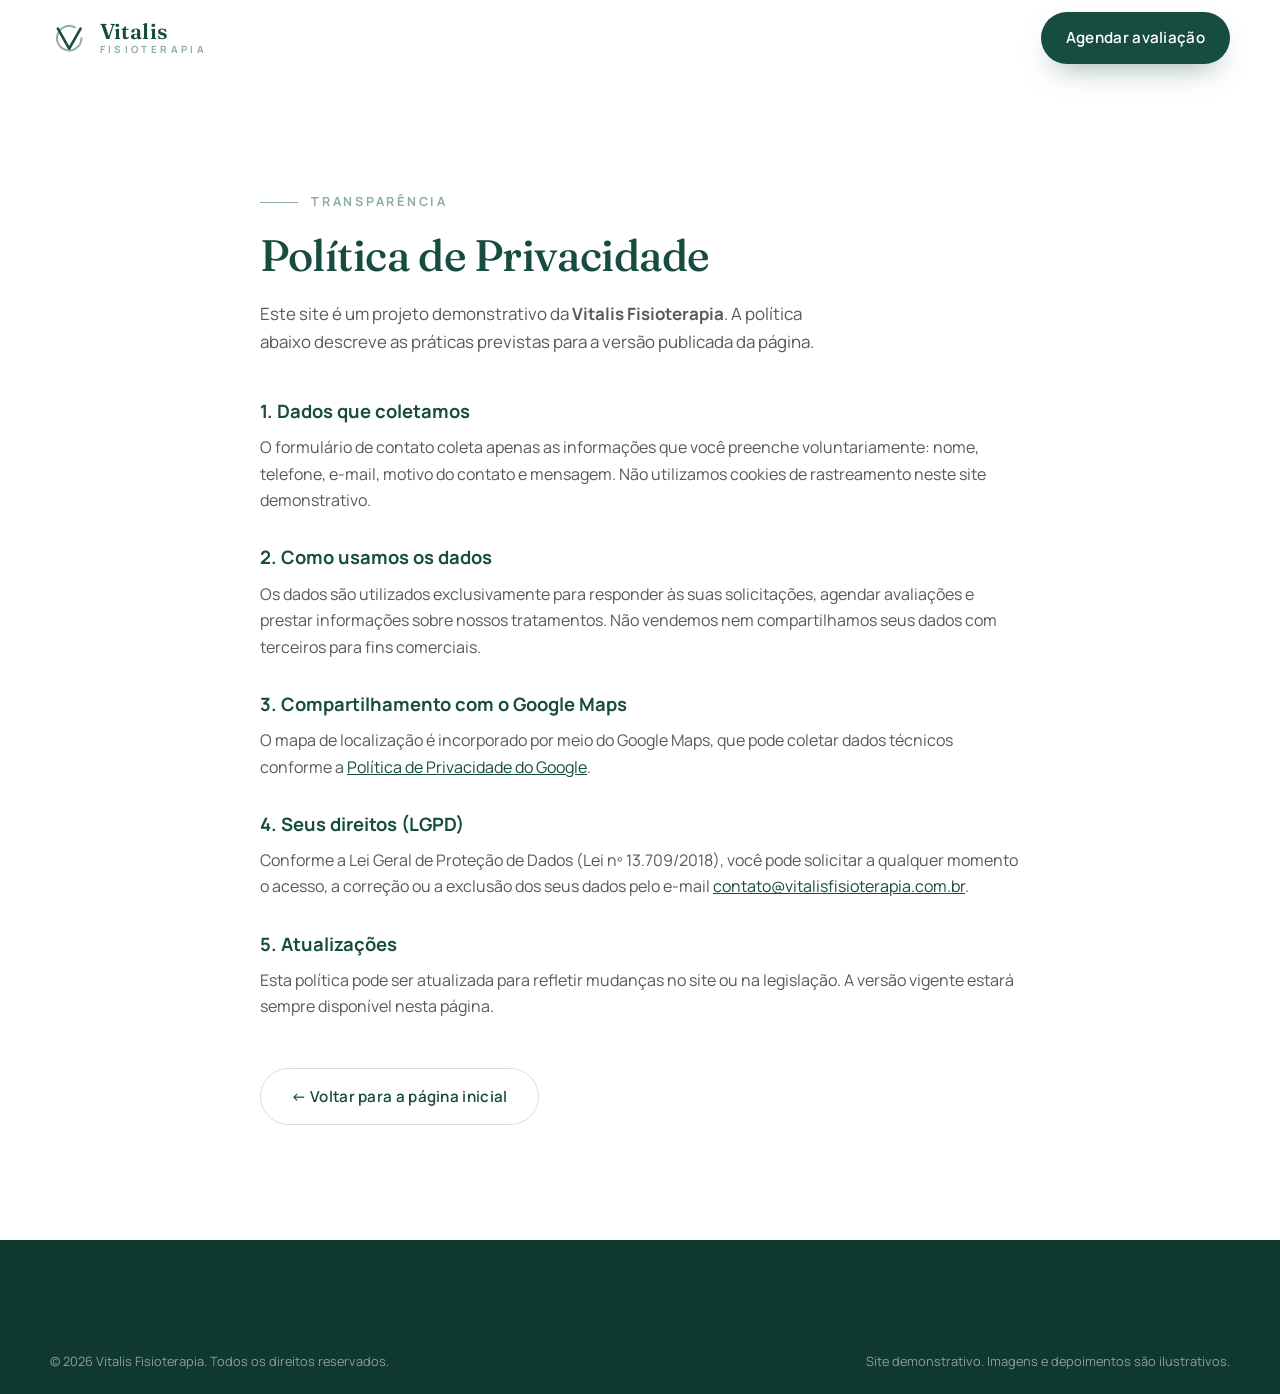
==== politica-privacidade.html @ 672c7b20 "Site institucional Vitalis Fisioterapia One-page completo: hero, sobre, 8 tratamentos, equipe, difer" ====
<!DOCTYPE html>
<html lang="pt-BR">
<head>
  <meta charset="UTF-8">
  <meta name="viewport" content="width=device-width, initial-scale=1.0">
  <title>Política de Privacidade | Vitalis Fisioterapia</title>
  <meta name="description" content="Política de privacidade da Vitalis Fisioterapia: como coletamos, usamos e protegemos os dados enviados pelos visitantes do site.">
  <meta name="robots" content="noindex, follow">
  <link rel="icon" type="image/svg+xml" href="assets/favicon.svg">
  <link rel="preconnect" href="https://fonts.googleapis.com">
  <link rel="preconnect" href="https://fonts.gstatic.com" crossorigin>
  <link href="https://fonts.googleapis.com/css2?family=Fraunces:ital,opsz,wght@0,9..144,400;0,9..144,500;0,9..144,600;1,9..144,400;1,9..144,500&family=Manrope:wght@400;500;600;700&display=swap" rel="stylesheet">
  <link rel="stylesheet" href="assets/css/styles.css">
</head>
<body>
  <a class="skip-link" href="#conteudo">Ir para o conteúdo principal</a>

  <header class="header">
    <div class="container header__inner">
      <a href="index.html" class="brand" aria-label="Vitalis Fisioterapia — página inicial">
        <svg class="brand__mark" viewBox="0 0 44 44" fill="none" aria-hidden="true">
          <path d="M36 22a14 14 0 1 1-7.6-12.5" stroke="currentColor" stroke-width="2.4" stroke-linecap="round" opacity=".45"/>
          <path d="M9 11l13 23L35 11" stroke="currentColor" stroke-width="3" stroke-linecap="round" stroke-linejoin="round"/>
        </svg>
        <span class="brand__text">
          <strong>Vitalis</strong>
          <small>Fisioterapia</small>
        </span>
      </a>
      <a class="btn btn--primary nav__cta" href="index.html#agendar">Agendar avaliação</a>
    </div>
  </header>

  <main id="conteudo" class="section">
    <div class="container" style="max-width: 760px;">
      <p class="overline">Transparência</p>
      <h1 class="section__title" style="max-width: none;">Política de Privacidade</h1>
      <p class="section__lead">Este site é um projeto demonstrativo da <strong>Vitalis Fisioterapia</strong>. A política abaixo descreve as práticas previstas para a versão publicada da página.</p>

      <div style="margin-top: 2.5rem; display: grid; gap: 1.8rem;">
        <section>
          <h2 style="font-size: 1.15rem; margin-bottom: .5rem;">1. Dados que coletamos</h2>
          <p>O formulário de contato coleta apenas as informações que você preenche voluntariamente: nome, telefone, e-mail, motivo do contato e mensagem. Não utilizamos cookies de rastreamento neste site demonstrativo.</p>
        </section>
        <section>
          <h2 style="font-size: 1.15rem; margin-bottom: .5rem;">2. Como usamos os dados</h2>
          <p>Os dados são utilizados exclusivamente para responder às suas solicitações, agendar avaliações e prestar informações sobre nossos tratamentos. Não vendemos nem compartilhamos seus dados com terceiros para fins comerciais.</p>
        </section>
        <section>
          <h2 style="font-size: 1.15rem; margin-bottom: .5rem;">3. Compartilhamento com o Google Maps</h2>
          <p>O mapa de localização é incorporado por meio do Google Maps, que pode coletar dados técnicos conforme a <a href="https://policies.google.com/privacy" target="_blank" rel="noopener">Política de Privacidade do Google</a>.</p>
        </section>
        <section>
          <h2 style="font-size: 1.15rem; margin-bottom: .5rem;">4. Seus direitos (LGPD)</h2>
          <p>Conforme a Lei Geral de Proteção de Dados (Lei nº 13.709/2018), você pode solicitar a qualquer momento o acesso, a correção ou a exclusão dos seus dados pelo e-mail <a href="mailto:contato@vitalisfisioterapia.com.br">contato@vitalisfisioterapia.com.br</a>.</p>
        </section>
        <section>
          <h2 style="font-size: 1.15rem; margin-bottom: .5rem;">5. Atualizações</h2>
          <p>Esta política pode ser atualizada para refletir mudanças no site ou na legislação. A versão vigente estará sempre disponível nesta página.</p>
        </section>
      </div>

      <p style="margin-top: 3rem;"><a class="btn btn--ghost" href="index.html">← Voltar para a página inicial</a></p>
    </div>
  </main>

  <footer class="footer">
    <div class="container footer__bottom" style="border-top: 0;">
      <p>© <span id="ano">2025</span> Vitalis Fisioterapia. Todos os direitos reservados.</p>
      <p>Site demonstrativo. Imagens e depoimentos são ilustrativos.</p>
    </div>
  </footer>

  <script src="assets/js/main.js" defer></script>
</body>
</html>
---- assets/css/styles.css ----
/* ==========================================================================
   VITALIS FISIOTERAPIA — Design system
   ========================================================================== */

:root {
  --verde-escuro: #174C40;
  --verde-escuro-2: #0F382F;
  --verde-suave: #8BAF9B;
  --branco: #FFFFFF;
  --bege: #F5F2EC;
  --bege-2: #EFEAE0;
  --cinza: #555B59;
  --cinza-claro: #8A908D;
  --hairline: #E3DDD1;

  --font-display: "Fraunces", Georgia, serif;
  --font-body: "Manrope", "Segoe UI", Arial, sans-serif;

  --container: 1180px;
  --radius: 14px;
  --radius-lg: 22px;
  --shadow-soft: 0 20px 50px -24px rgba(23, 76, 64, .28);
  --ease: cubic-bezier(.22, .61, .36, 1);
}

/* Reset ---------------------------------------------------------------- */
*, *::before, *::after { box-sizing: border-box; }
html { scroll-behavior: smooth; }
body {
  margin: 0;
  font-family: var(--font-body);
  font-size: 1rem;
  line-height: 1.65;
  color: var(--cinza);
  background: var(--branco);
  -webkit-font-smoothing: antialiased;
  text-rendering: optimizeLegibility;
}
img { display: block; max-width: 100%; height: auto; }
a { color: var(--verde-escuro); }
h1, h2, h3 { color: var(--verde-escuro); margin: 0; }
p { margin: 0; }
ul { margin: 0; padding: 0; list-style: none; }
button, input, select, textarea { font: inherit; color: inherit; }

:focus-visible {
  outline: 2px solid var(--verde-escuro);
  outline-offset: 3px;
  border-radius: 2px;
}
.footer :focus-visible, .cta :focus-visible, .diferenciais :focus-visible {
  outline-color: var(--verde-suave);
}

.skip-link {
  position: absolute;
  left: 1rem;
  top: -100%;
  z-index: 200;
  background: var(--verde-escuro);
  color: var(--branco);
  padding: .7rem 1.2rem;
  border-radius: 0 0 10px 10px;
  transition: top .2s var(--ease);
}
.skip-link:focus { top: 0; }

.container {
  width: min(100% - 3rem, var(--container));
  margin-inline: auto;
}
section[id] { scroll-margin-top: 5.25rem; }
.section { padding: clamp(4.5rem, 9vw, 7.5rem) 0; }
.section--bege { background: var(--bege); }

/* Tipografia ------------------------------------------------------------ */
.overline {
  display: flex;
  align-items: center;
  gap: .8rem;
  font-size: .78rem;
  font-weight: 700;
  letter-spacing: .22em;
  text-transform: uppercase;
  color: var(--verde-suave);
  margin-bottom: 1.1rem;
}
.overline::before {
  content: "";
  width: 2.4rem;
  height: 1px;
  background: var(--verde-suave);
}
.overline--light { color: var(--verde-suave); }

.section__title {
  font-family: var(--font-display);
  font-weight: 500;
  font-size: clamp(1.9rem, 3.6vw, 2.75rem);
  line-height: 1.15;
  letter-spacing: -.01em;
  max-width: 22ch;
}
.section__lead {
  max-width: 56ch;
  margin-top: 1.2rem;
  font-size: 1.06rem;
}
.section__head { max-width: 640px; margin-bottom: clamp(2.5rem, 5vw, 4rem); }
.section__head--light { margin-inline: auto; text-align: center; }
.section__head--light .section__title,
.section__head--light .section__lead { margin-inline: auto; }
.section__head--light .overline { justify-content: center; }
.section__head--light .overline::after { content: ""; width: 2.4rem; height: 1px; background: var(--verde-suave); }

/* Botões ---------------------------------------------------------------- */
.btn {
  display: inline-flex;
  align-items: center;
  justify-content: center;
  gap: .6rem;
  padding: .95rem 1.9rem;
  border-radius: 999px;
  border: 1px solid transparent;
  font-weight: 600;
  font-size: .95rem;
  letter-spacing: .02em;
  text-decoration: none;
  cursor: pointer;
  transition: background .25s var(--ease), color .25s var(--ease),
              border-color .25s var(--ease), transform .25s var(--ease),
              box-shadow .25s var(--ease);
}
.btn:active { transform: translateY(1px); }
.btn--primary {
  background: var(--verde-escuro);
  color: var(--branco);
  box-shadow: 0 14px 30px -14px rgba(23, 76, 64, .55);
}
.btn--primary:hover { background: var(--verde-escuro-2); }
.btn--ghost {
  border-color: var(--hairline);
  color: var(--verde-escuro);
  background: transparent;
}
.btn--ghost:hover { border-color: var(--verde-escuro); background: rgba(23, 76, 64, .05); }
.btn--light {
  background: var(--branco);
  color: var(--verde-escuro);
}
.btn--light:hover { background: var(--bege); }
.btn svg { width: 1.2rem; height: 1.2rem; flex: none; }

/* Cabeçalho ------------------------------------------------------------- */
.header {
  position: sticky;
  top: 0;
  z-index: 100;
  background: rgba(255, 255, 255, .92);
  backdrop-filter: blur(10px);
  border-bottom: 1px solid transparent;
  transition: border-color .3s var(--ease), box-shadow .3s var(--ease);
}
.header.is-scrolled {
  border-bottom-color: var(--hairline);
  box-shadow: 0 10px 30px -22px rgba(23, 76, 64, .35);
}
.header__inner {
  display: flex;
  align-items: center;
  justify-content: space-between;
  gap: 2rem;
  min-height: 4.75rem;
}

.brand {
  display: inline-flex;
  align-items: center;
  gap: .7rem;
  text-decoration: none;
  color: var(--verde-escuro);
}
.brand__mark { width: 2.4rem; height: 2.4rem; }
.brand__text { display: flex; flex-direction: column; line-height: 1.05; }
.brand__text strong {
  font-family: var(--font-display);
  font-size: 1.35rem;
  font-weight: 600;
  letter-spacing: .02em;
}
.brand__text small {
  font-size: .62rem;
  font-weight: 700;
  letter-spacing: .34em;
  text-transform: uppercase;
  color: var(--verde-suave);
}
.brand--light { color: var(--branco); }
.brand--light .brand__text small { color: var(--verde-suave); }

.nav { display: flex; align-items: center; gap: 2.2rem; }
.nav__list { display: flex; gap: 1.7rem; }
.nav__link {
  position: relative;
  font-size: .93rem;
  font-weight: 600;
  color: var(--cinza);
  text-decoration: none;
  padding: .4rem 0;
  transition: color .2s var(--ease);
}
.nav__link::after {
  content: "";
  position: absolute;
  left: 0;
  bottom: 0;
  width: 100%;
  height: 2px;
  background: var(--verde-suave);
  transform: scaleX(0);
  transform-origin: left;
  transition: transform .3s var(--ease);
}
.nav__link:hover, .nav__link:focus-visible { color: var(--verde-escuro); }
.nav__link:hover::after, .nav__link:focus-visible::after { transform: scaleX(1); }
.nav__cta { padding: .75rem 1.5rem; }

.nav-toggle {
  display: none;
  flex-direction: column;
  justify-content: center;
  gap: 7px;
  width: 44px;
  height: 44px;
  padding: 10px;
  background: none;
  border: 0;
  cursor: pointer;
}
.nav-toggle__bar {
  display: block;
  width: 100%;
  height: 2px;
  background: var(--verde-escuro);
  border-radius: 2px;
  transition: transform .3s var(--ease), opacity .3s var(--ease);
}
.nav-toggle[aria-expanded="true"] .nav-toggle__bar:first-child { transform: translateY(4.5px) rotate(45deg); }
.nav-toggle[aria-expanded="true"] .nav-toggle__bar:last-child { transform: translateY(-4.5px) rotate(-45deg); }

/* Hero ------------------------------------------------------------------ */
.hero {
  background: var(--bege);
  overflow: hidden;
}
.hero__grid {
  display: grid;
  grid-template-columns: minmax(0, 1.05fr) minmax(0, .95fr);
  align-items: center;
  gap: clamp(2.5rem, 6vw, 5.5rem);
  padding-block: clamp(3.5rem, 7vw, 6.5rem);
}
.hero__title {
  font-family: var(--font-display);
  font-weight: 500;
  font-size: clamp(2.3rem, 5vw, 3.7rem);
  line-height: 1.08;
  letter-spacing: -.015em;
}
.hero__title em {
  font-style: italic;
  color: var(--verde-suave);
}
.hero__subtitle {
  margin-top: 1.4rem;
  font-size: 1.1rem;
  max-width: 46ch;
}
.hero__actions {
  display: flex;
  flex-wrap: wrap;
  gap: .9rem;
  margin-top: 2.2rem;
}
.hero__meta {
  display: flex;
  flex-wrap: wrap;
  gap: .5rem 1.6rem;
  margin-top: 2.6rem;
  font-size: .85rem;
  font-weight: 600;
  color: var(--cinza);
}
.hero__meta li { display: flex; align-items: center; gap: .5rem; }
.hero__meta li::before {
  content: "";
  width: 6px;
  height: 6px;
  border-radius: 50%;
  background: var(--verde-suave);
}

.hero__media { position: relative; }
.hero__frame {
  border-radius: 240px 240px var(--radius-lg) var(--radius-lg);
  overflow: hidden;
  box-shadow: var(--shadow-soft);
  aspect-ratio: 4 / 4.6;
}
.hero__frame img { width: 100%; height: 100%; object-fit: cover; }
.hero__badge {
  position: absolute;
  left: -1.5rem;
  bottom: 2.2rem;
  display: flex;
  align-items: center;
  gap: .8rem;
  background: var(--branco);
  border: 1px solid var(--hairline);
  border-radius: var(--radius);
  padding: 1rem 1.3rem;
  box-shadow: var(--shadow-soft);
}
.hero__badge-number {
  font-family: var(--font-display);
  font-size: 2rem;
  color: var(--verde-escuro);
  line-height: 1;
}
.hero__badge-label {
  font-size: .74rem;
  font-weight: 600;
  line-height: 1.35;
  color: var(--cinza-claro);
  text-transform: uppercase;
  letter-spacing: .06em;
}

/* Sobre ----------------------------------------------------------------- */
.sobre__grid {
  display: grid;
  grid-template-columns: minmax(0, 1fr) minmax(0, 1.1fr);
  gap: clamp(3rem, 6vw, 6rem);
  align-items: center;
}
.sobre__media { position: relative; }
.sobre__frame {
  border-radius: var(--radius-lg);
  overflow: hidden;
  box-shadow: var(--shadow-soft);
  aspect-ratio: 4 / 4.4;
}
.sobre__frame img { width: 100%; height: 100%; object-fit: cover; }
.sobre__quote {
  margin: 0;
  position: absolute;
  right: clamp(-1rem, -2vw, 2rem);
  bottom: -2rem;
  max-width: 300px;
  background: var(--verde-escuro);
  color: var(--bege);
  border-radius: var(--radius);
  padding: 1.4rem 1.6rem;
  box-shadow: var(--shadow-soft);
}
.sobre__quote p {
  font-family: var(--font-display);
  font-size: 1.15rem;
  line-height: 1.35;
}
.sobre__quote cite {
  display: block;
  margin-top: .6rem;
  font-style: normal;
  font-size: .74rem;
  font-weight: 700;
  letter-spacing: .18em;
  text-transform: uppercase;
  color: var(--verde-suave);
}
.sobre__list {
  display: grid;
  grid-template-columns: repeat(2, 1fr);
  gap: 1.8rem 2.2rem;
  margin-top: 2.4rem;
  padding-top: 2.2rem;
  border-top: 1px solid var(--hairline);
}
.sobre__list h3 { font-size: 1rem; margin-bottom: .35rem; }
.sobre__list p { font-size: .92rem; }

/* Tratamentos ----------------------------------------------------------- */
.tratamentos__grid {
  display: grid;
  grid-template-columns: repeat(4, 1fr);
  gap: 1.6rem;
}
.tcard {
  display: flex;
  flex-direction: column;
  border: 1px solid var(--hairline);
  border-radius: var(--radius-lg);
  overflow: hidden;
  background: var(--branco);
  transition: transform .35s var(--ease), box-shadow .35s var(--ease), border-color .35s var(--ease);
}
.tcard:hover {
  transform: translateY(-6px);
  border-color: transparent;
  box-shadow: var(--shadow-soft);
}
.tcard__media {
  aspect-ratio: 4 / 3;
  overflow: hidden;
}
.tcard__media img {
  width: 100%;
  height: 100%;
  object-fit: cover;
  transition: transform .6s var(--ease);
}
.tcard:hover .tcard__media img { transform: scale(1.06); }
.tcard__body {
  position: relative;
  padding: 1.4rem 1.5rem 1.6rem;
  border-top: 3px solid transparent;
  transition: border-color .35s var(--ease);
}
.tcard:hover .tcard__body { border-top-color: var(--verde-suave); }
.tcard__num {
  position: absolute;
  top: 1.2rem;
  right: 1.4rem;
  font-family: var(--font-display);
  font-size: .95rem;
  color: var(--verde-suave);
}
.tcard__title { font-size: 1.08rem; line-height: 1.3; padding-right: 2rem; }
.tcard__desc { margin-top: .55rem; font-size: .9rem; }

/* Diferenciais ---------------------------------------------------------- */
.diferenciais {
  background: var(--verde-escuro);
  color: var(--bege);
  padding: clamp(4.5rem, 9vw, 7rem) 0;
}
.diferenciais .section__title { color: var(--branco); }
.diferenciais__list {
  display: grid;
  grid-template-columns: repeat(5, 1fr);
  margin-top: clamp(2.5rem, 5vw, 4rem);
  border-top: 1px solid rgba(139, 175, 155, .35);
}
.dif {
  padding: 2.2rem 1.6rem 0 0;
  border-right: 1px solid rgba(139, 175, 155, .35);
  margin-right: 1.6rem;
}
.dif:last-child { border-right: 0; margin-right: 0; }
.dif svg { width: 2.1rem; height: 2.1rem; color: var(--verde-suave); }
.dif h3 {
  color: var(--branco);
  font-size: .98rem;
  margin: 1rem 0 .4rem;
}
.dif p { font-size: .88rem; color: rgba(245, 242, 236, .75); }

/* Equipe ---------------------------------------------------------------- */
.equipe__grid {
  display: grid;
  grid-template-columns: repeat(3, 1fr);
  gap: 2rem;
}
.membro { text-align: left; }
.membro__media {
  border-radius: var(--radius-lg);
  overflow: hidden;
  aspect-ratio: 4 / 4.5;
  background: var(--bege-2);
}
.membro__media img {
  width: 100%;
  height: 100%;
  object-fit: cover;
  object-position: top center;
  filter: saturate(.92);
  transition: transform .6s var(--ease), filter .6s var(--ease);
}
.membro:hover .membro__media img { transform: scale(1.04); filter: saturate(1); }
.membro__nome {
  font-family: var(--font-display);
  font-weight: 500;
  font-size: 1.35rem;
  margin-top: 1.2rem;
}
.membro__esp {
  margin-top: .2rem;
  font-size: .86rem;
  font-weight: 700;
  letter-spacing: .06em;
  text-transform: uppercase;
  color: var(--verde-suave);
}
.membro__form { margin-top: .5rem; font-size: .88rem; }

/* Depoimentos ----------------------------------------------------------- */
.depoimentos__grid {
  display: grid;
  grid-template-columns: repeat(3, 1fr);
  gap: 1.8rem;
}
.depo {
  margin: 0;
  background: var(--branco);
  border: 1px solid var(--hairline);
  border-radius: var(--radius-lg);
  padding: 2.2rem 2rem 1.9rem;
  display: flex;
  flex-direction: column;
  transition: transform .35s var(--ease), box-shadow .35s var(--ease);
}
.depo:hover { transform: translateY(-5px); box-shadow: var(--shadow-soft); }
.depo__mark {
  font-family: var(--font-display);
  font-size: 3.4rem;
  line-height: .6;
  color: var(--verde-suave);
  margin-bottom: 1.1rem;
}
.depo blockquote {
  margin: 0;
  font-size: .98rem;
  flex: 1;
}
.depo figcaption {
  margin-top: 1.5rem;
  padding-top: 1.2rem;
  border-top: 1px solid var(--hairline);
}
.depo figcaption strong {
  display: block;
  color: var(--verde-escuro);
  font-size: .95rem;
}
.depo figcaption span {
  font-size: .8rem;
  color: var(--cinza-claro);
}

/* CTA ------------------------------------------------------------------- */
.cta {
  background: linear-gradient(0deg, var(--verde-escuro-2), var(--verde-escuro));
  color: var(--bege);
  text-align: center;
  padding: clamp(4.5rem, 9vw, 7rem) 0;
}
.cta .overline { justify-content: center; }
.cta .overline::after { content: ""; width: 2.4rem; height: 1px; background: var(--verde-suave); }
.cta__title {
  color: var(--branco);
  font-family: var(--font-display);
  font-weight: 500;
  font-size: clamp(1.9rem, 3.8vw, 2.9rem);
  line-height: 1.15;
  max-width: 24ch;
  margin-inline: auto;
}
.cta__text {
  max-width: 52ch;
  margin: 1.3rem auto 0;
  color: rgba(245, 242, 236, .8);
}
.cta__btn { margin-top: 2.4rem; }
.cta__btn svg { width: 1.35rem; height: 1.35rem; }
.cta__note {
  margin-top: 1rem;
  font-size: .76rem;
  color: rgba(245, 242, 236, .55);
}

/* Contato --------------------------------------------------------------- */
.contato__grid {
  display: grid;
  grid-template-columns: minmax(0, .85fr) minmax(0, 1.15fr);
  gap: clamp(2.5rem, 5vw, 4.5rem);
  align-items: start;
}
.contato__lista li {
  padding: 1.4rem 0;
  border-top: 1px solid var(--hairline);
}
.contato__lista li:first-child { border-top: 0; padding-top: 0; }
.contato__lista h3 {
  font-size: .8rem;
  font-weight: 700;
  letter-spacing: .18em;
  text-transform: uppercase;
  color: var(--verde-suave);
  margin-bottom: .4rem;
}
.contato__lista p { font-size: .98rem; }
.contato__lista small { color: var(--cinza-claro); font-size: .8rem; }
.contato__lista a { text-decoration: none; font-weight: 600; }
.contato__lista a:hover { text-decoration: underline; }

.form {
  background: var(--bege);
  border-radius: var(--radius-lg);
  padding: clamp(1.6rem, 3vw, 2.4rem);
}
.form__row {
  display: grid;
  grid-template-columns: 1fr 1fr;
  gap: 1.1rem;
}
.form__field { margin-bottom: 1.1rem; }
.form__field label {
  display: block;
  font-size: .84rem;
  font-weight: 700;
  color: var(--verde-escuro);
  margin-bottom: .4rem;
}
.form__field input,
.form__field select,
.form__field textarea {
  width: 100%;
  padding: .85rem 1rem;
  border: 1px solid var(--hairline);
  border-radius: 10px;
  background: var(--branco);
  transition: border-color .2s var(--ease), box-shadow .2s var(--ease);
}
.form__field textarea { resize: vertical; }
.form__field input:focus,
.form__field select:focus,
.form__field textarea:focus {
  outline: none;
  border-color: var(--verde-escuro);
  box-shadow: 0 0 0 3px rgba(139, 175, 155, .3);
}
.form__field.has-error input,
.form__field.has-error select,
.form__field.has-error textarea { border-color: #B4543E; }
.form__error {
  display: block;
  min-height: 0;
  font-size: .78rem;
  color: #B4543E;
  margin-top: .3rem;
}
.form__submit { width: 100%; }
.form__success {
  margin-top: 1rem;
  padding: .9rem 1.1rem;
  background: rgba(139, 175, 155, .25);
  border: 1px solid var(--verde-suave);
  border-radius: 10px;
  color: var(--verde-escuro);
  font-size: .92rem;
  font-weight: 600;
}
.form__privacy {
  margin-top: 1rem;
  font-size: .78rem;
  color: var(--cinza-claro);
}
.form__privacy a { color: inherit; }

.contato__mapa {
  margin-top: clamp(2.5rem, 5vw, 4rem);
  border-radius: var(--radius-lg);
  overflow: hidden;
  border: 1px solid var(--hairline);
}
.contato__mapa iframe {
  display: block;
  width: 100%;
  height: 380px;
  border: 0;
}

/* Rodapé ---------------------------------------------------------------- */
.footer {
  background: var(--verde-escuro-2);
  color: rgba(245, 242, 236, .78);
  padding-top: clamp(3.5rem, 7vw, 5.5rem);
}
.footer__grid {
  display: grid;
  grid-template-columns: 1.4fr 1fr 1.1fr 1fr;
  gap: 2.5rem;
  padding-bottom: 3rem;
}
.footer__brand p {
  margin-top: 1.2rem;
  font-size: .92rem;
  max-width: 34ch;
}
.footer__col h3 {
  color: var(--branco);
  font-size: .8rem;
  font-weight: 700;
  letter-spacing: .18em;
  text-transform: uppercase;
  margin-bottom: 1.1rem;
}
.footer__col li { margin-bottom: .55rem; font-size: .92rem; }
.footer__col a {
  color: inherit;
  text-decoration: none;
  transition: color .2s var(--ease);
}
.footer__col a:hover { color: var(--verde-suave); }
.footer__social li { display: inline-block; margin-right: 1.2rem; }
.footer__bottom {
  display: flex;
  flex-wrap: wrap;
  justify-content: space-between;
  gap: .5rem 2rem;
  padding-block: 1.4rem;
  border-top: 1px solid rgba(139, 175, 155, .25);
  font-size: .8rem;
  color: rgba(245, 242, 236, .55);
}
.footer__bottom a { color: inherit; }

/* Animações de entrada --------------------------------------------------- */
.reveal {
  opacity: 0;
  transform: translateY(26px);
  transition: opacity .7s var(--ease), transform .7s var(--ease);
}
.reveal--delay { transition-delay: .12s; }
.reveal--delay-2 { transition-delay: .24s; }
.reveal.is-visible { opacity: 1; transform: none; }

@media (prefers-reduced-motion: reduce) {
  html { scroll-behavior: auto; }
  *, *::before, *::after {
    animation-duration: .01ms !important;
    transition-duration: .01ms !important;
  }
  .reveal { opacity: 1; transform: none; }
}

/* Responsivo ------------------------------------------------------------- */
@media (max-width: 1024px) {
  .tratamentos__grid { grid-template-columns: repeat(2, 1fr); }
  .diferenciais__list { grid-template-columns: repeat(3, 1fr); row-gap: 2rem; }
  .dif:nth-child(3n) { border-right: 0; margin-right: 0; }
  .footer__grid { grid-template-columns: 1fr 1fr; }
}

@media (max-width: 900px) {
  .hero__grid { grid-template-columns: 1fr; }
  .hero__media { max-width: 520px; }
  .hero__frame { aspect-ratio: 4 / 3.4; border-radius: 160px 160px var(--radius-lg) var(--radius-lg); }
  .sobre__grid { grid-template-columns: 1fr; }
  .sobre__quote { position: static; margin-top: 1.2rem; max-width: none; }
  .contato__grid { grid-template-columns: 1fr; }
  .equipe__grid { grid-template-columns: repeat(3, 1fr); gap: 1.2rem; }
}

@media (max-width: 760px) {
  .nav {
    position: fixed;
    inset: 4.75rem 0 auto 0;
    flex-direction: column;
    align-items: stretch;
    gap: 0;
    background: var(--branco);
    border-bottom: 1px solid var(--hairline);
    box-shadow: 0 30px 50px -30px rgba(23, 76, 64, .35);
    padding: 1rem 1.5rem 1.6rem;
    transform: translateY(-12px);
    opacity: 0;
    visibility: hidden;
    transition: opacity .3s var(--ease), transform .3s var(--ease), visibility .3s;
  }
  .nav.is-open { transform: none; opacity: 1; visibility: visible; }
  .nav__list { flex-direction: column; gap: 0; }
  .nav__link {
    display: block;
    padding: .9rem 0;
    font-size: 1.05rem;
    border-bottom: 1px solid var(--hairline);
  }
  .nav__link::after { content: none; }
  .nav__cta { margin-top: 1.2rem; justify-content: center; }
  .nav-toggle { display: flex; }

  .hero__badge { left: 1rem; bottom: 1rem; }
  .depoimentos__grid { grid-template-columns: 1fr; }
  .equipe__grid { grid-template-columns: 1fr; max-width: 420px; margin-inline: auto; }
  .diferenciais__list { grid-template-columns: 1fr; }
  .dif { border-right: 0; margin-right: 0; padding-right: 0; border-bottom: 1px solid rgba(139, 175, 155, .25); padding-bottom: 1.8rem; }
  .dif:last-child { border-bottom: 0; padding-bottom: 0; }
  .form__row { grid-template-columns: 1fr; gap: 0; }
  .footer__grid { grid-template-columns: 1fr; gap: 2rem; }
  .footer__bottom { flex-direction: column; }
}

@media (max-width: 480px) {
  .tratamentos__grid { grid-template-columns: 1fr; }
  .hero__actions .btn { width: 100%; }
}
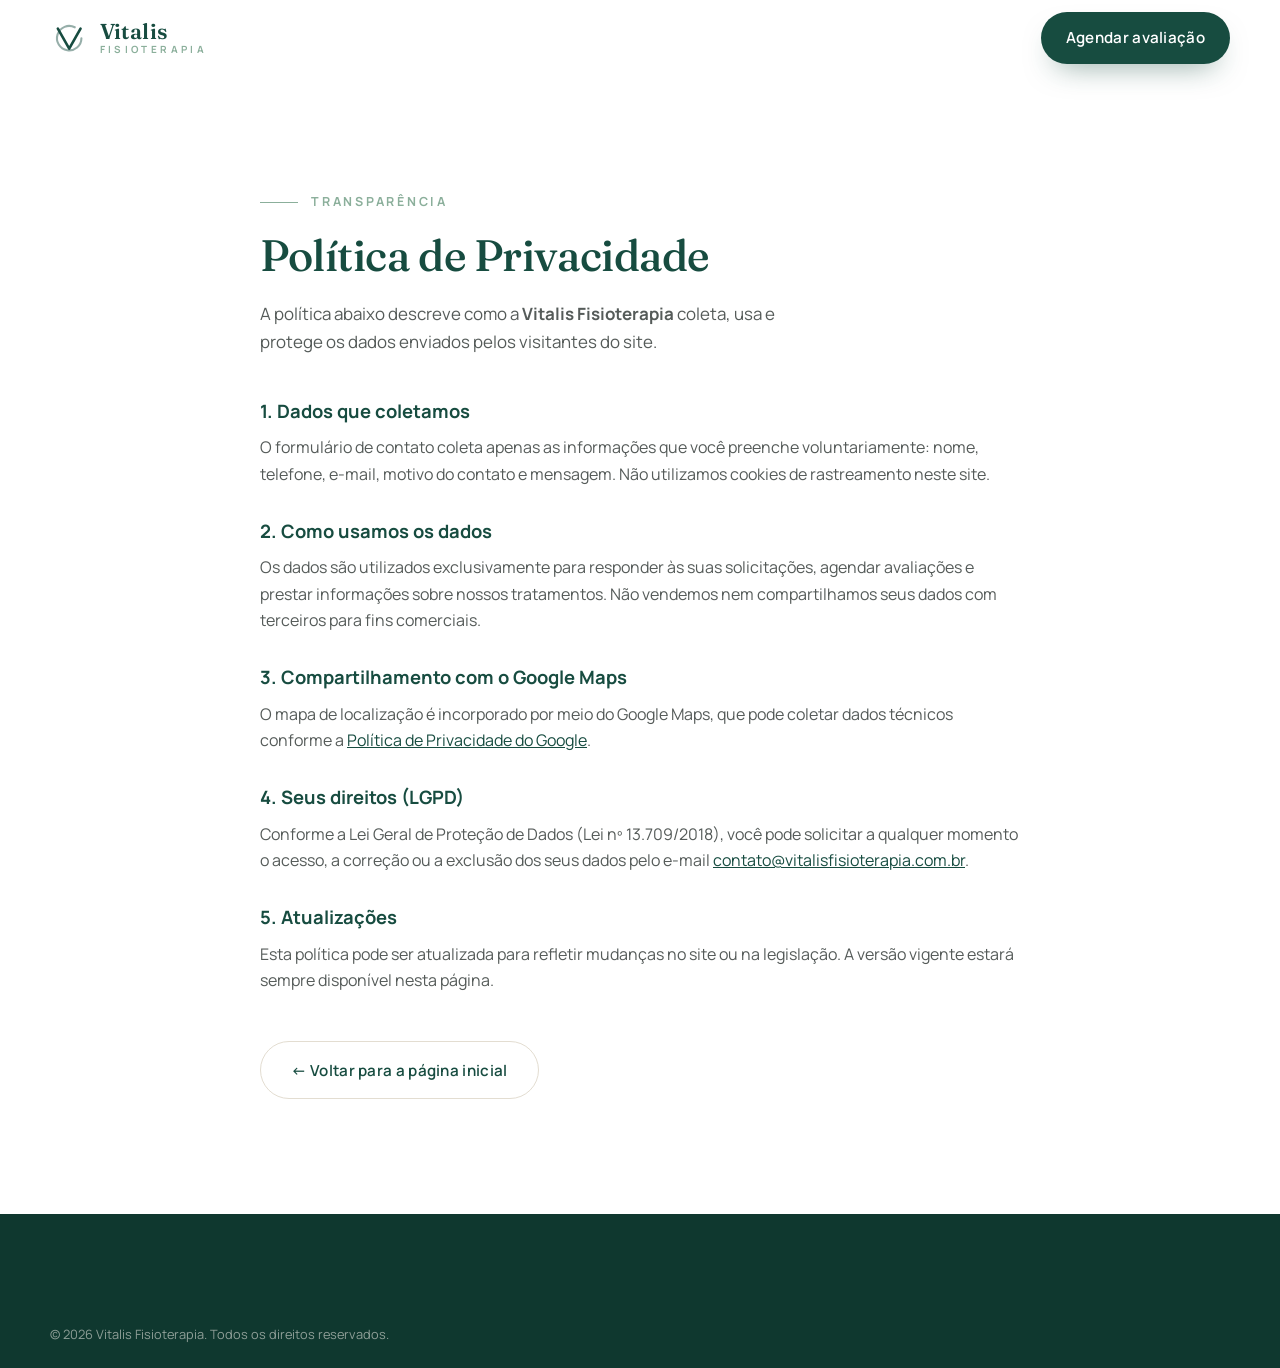
==== commit 4685487d: "Remove avisos de conteúdo demonstrativo e adiciona botão flutuante de WhatsApp" ====
--- a/politica-privacidade.html
+++ b/politica-privacidade.html
@@ -35,12 +35,12 @@
     <div class="container" style="max-width: 760px;">
       <p class="overline">Transparência</p>
       <h1 class="section__title" style="max-width: none;">Política de Privacidade</h1>
-      <p class="section__lead">Este site é um projeto demonstrativo da <strong>Vitalis Fisioterapia</strong>. A política abaixo descreve as práticas previstas para a versão publicada da página.</p>
+      <p class="section__lead">A política abaixo descreve como a <strong>Vitalis Fisioterapia</strong> coleta, usa e protege os dados enviados pelos visitantes do site.</p>
 
       <div style="margin-top: 2.5rem; display: grid; gap: 1.8rem;">
         <section>
           <h2 style="font-size: 1.15rem; margin-bottom: .5rem;">1. Dados que coletamos</h2>
-          <p>O formulário de contato coleta apenas as informações que você preenche voluntariamente: nome, telefone, e-mail, motivo do contato e mensagem. Não utilizamos cookies de rastreamento neste site demonstrativo.</p>
+          <p>O formulário de contato coleta apenas as informações que você preenche voluntariamente: nome, telefone, e-mail, motivo do contato e mensagem. Não utilizamos cookies de rastreamento neste site.</p>
         </section>
         <section>
           <h2 style="font-size: 1.15rem; margin-bottom: .5rem;">2. Como usamos os dados</h2>
@@ -67,7 +67,6 @@
   <footer class="footer">
     <div class="container footer__bottom" style="border-top: 0;">
       <p>© <span id="ano">2025</span> Vitalis Fisioterapia. Todos os direitos reservados.</p>
-      <p>Site demonstrativo. Imagens e depoimentos são ilustrativos.</p>
     </div>
   </footer>
 
--- a/assets/css/styles.css
+++ b/assets/css/styles.css
@@ -724,6 +724,29 @@
   color: rgba(245, 242, 236, .55);
 }
 .footer__bottom a { color: inherit; }
+
+/* Botão flutuante de WhatsApp -------------------------------------------- */
+.whatsapp-float {
+  position: fixed;
+  right: 1.4rem;
+  bottom: 1.4rem;
+  z-index: 90;
+  display: flex;
+  align-items: center;
+  justify-content: center;
+  width: 3.6rem;
+  height: 3.6rem;
+  border-radius: 50%;
+  background: #25D366;
+  color: var(--branco);
+  box-shadow: 0 12px 28px -10px rgba(37, 211, 102, .65);
+  transition: transform .25s var(--ease), box-shadow .25s var(--ease);
+}
+.whatsapp-float:hover {
+  transform: translateY(-3px) scale(1.05);
+  box-shadow: 0 16px 34px -10px rgba(37, 211, 102, .75);
+}
+.whatsapp-float svg { width: 1.9rem; height: 1.9rem; }
 
 /* Animações de entrada --------------------------------------------------- */
 .reveal {
@@ -799,6 +822,7 @@
   .form__row { grid-template-columns: 1fr; gap: 0; }
   .footer__grid { grid-template-columns: 1fr; gap: 2rem; }
   .footer__bottom { flex-direction: column; }
+  .whatsapp-float { right: 1rem; bottom: 1rem; width: 3.3rem; height: 3.3rem; }
 }
 
 @media (max-width: 480px) {
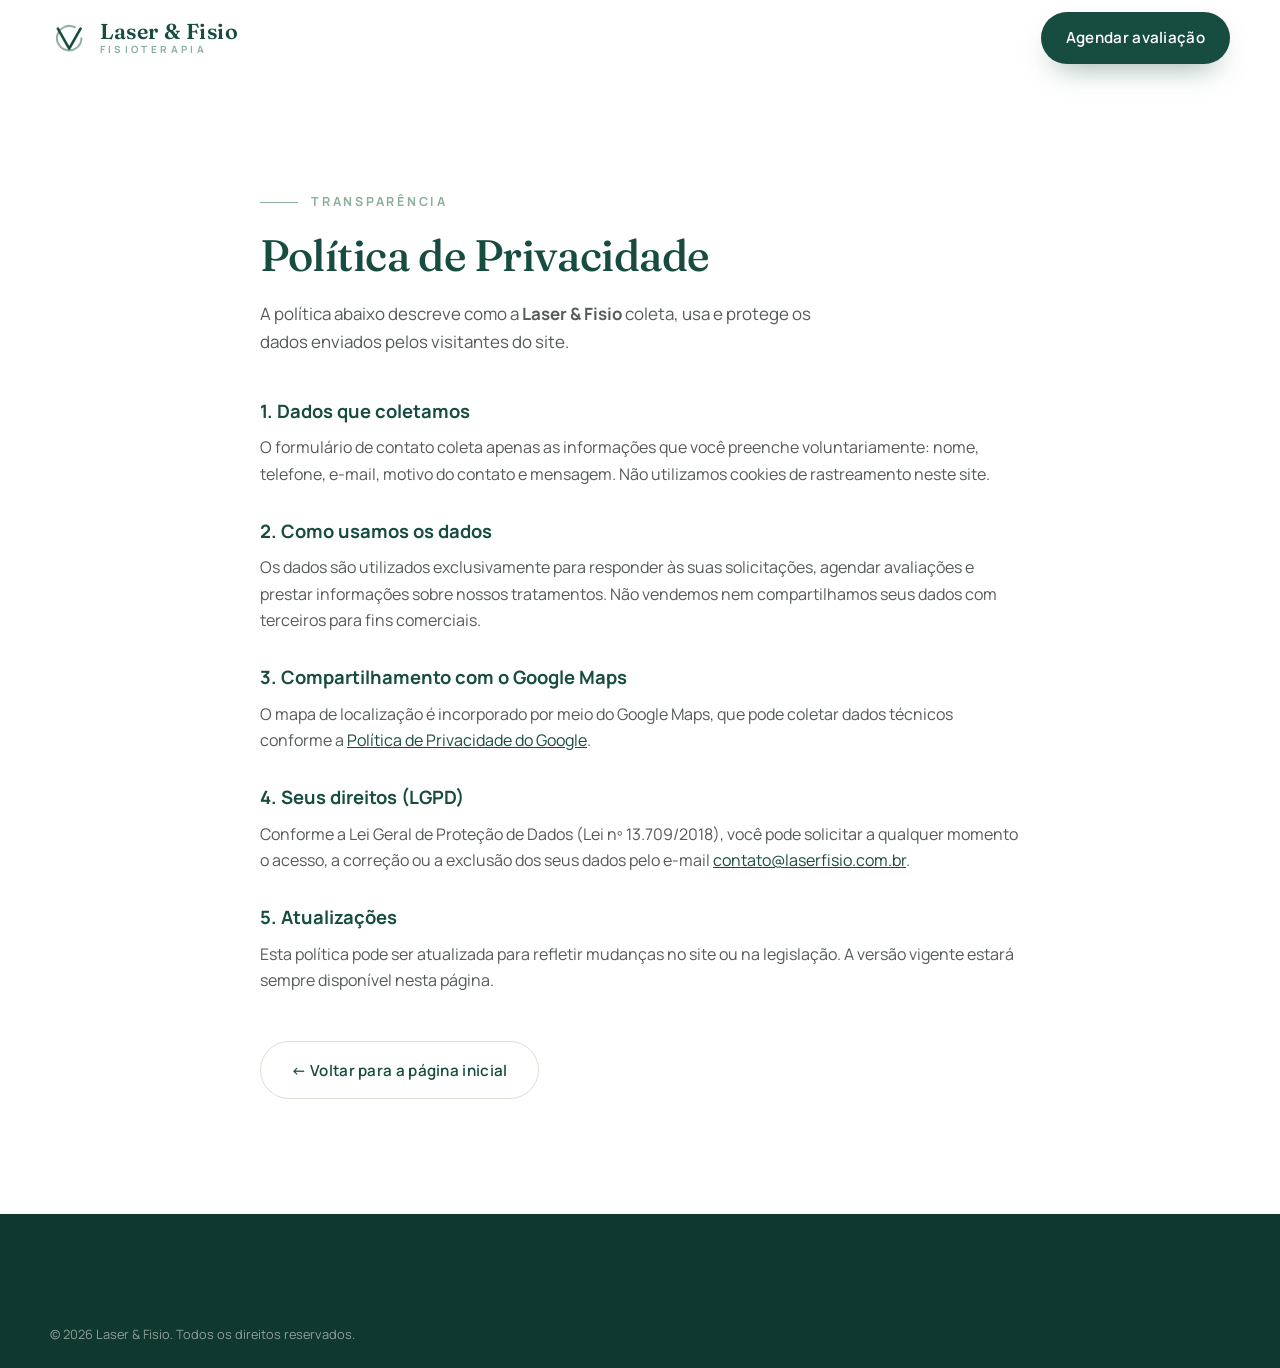
==== commit d8685d05: "Atualiza para os dados reais da Fisioterapia Laser & Fisio Marca, endereço (R. Voluntários da Pátria" ====
--- a/politica-privacidade.html
+++ b/politica-privacidade.html
@@ -3,8 +3,8 @@
 <head>
   <meta charset="UTF-8">
   <meta name="viewport" content="width=device-width, initial-scale=1.0">
-  <title>Política de Privacidade | Vitalis Fisioterapia</title>
-  <meta name="description" content="Política de privacidade da Vitalis Fisioterapia: como coletamos, usamos e protegemos os dados enviados pelos visitantes do site.">
+  <title>Política de Privacidade | Laser &amp; Fisio</title>
+  <meta name="description" content="Política de privacidade da Laser &amp; Fisio: como coletamos, usamos e protegemos os dados enviados pelos visitantes do site.">
   <meta name="robots" content="noindex, follow">
   <link rel="icon" type="image/svg+xml" href="assets/favicon.svg">
   <link rel="preconnect" href="https://fonts.googleapis.com">
@@ -17,13 +17,13 @@
 
   <header class="header">
     <div class="container header__inner">
-      <a href="index.html" class="brand" aria-label="Vitalis Fisioterapia — página inicial">
+      <a href="index.html" class="brand" aria-label="Laser &amp; Fisio — página inicial">
         <svg class="brand__mark" viewBox="0 0 44 44" fill="none" aria-hidden="true">
           <path d="M36 22a14 14 0 1 1-7.6-12.5" stroke="currentColor" stroke-width="2.4" stroke-linecap="round" opacity=".45"/>
           <path d="M9 11l13 23L35 11" stroke="currentColor" stroke-width="3" stroke-linecap="round" stroke-linejoin="round"/>
         </svg>
         <span class="brand__text">
-          <strong>Vitalis</strong>
+          <strong>Laser &amp; Fisio</strong>
           <small>Fisioterapia</small>
         </span>
       </a>
@@ -35,7 +35,7 @@
     <div class="container" style="max-width: 760px;">
       <p class="overline">Transparência</p>
       <h1 class="section__title" style="max-width: none;">Política de Privacidade</h1>
-      <p class="section__lead">A política abaixo descreve como a <strong>Vitalis Fisioterapia</strong> coleta, usa e protege os dados enviados pelos visitantes do site.</p>
+      <p class="section__lead">A política abaixo descreve como a <strong>Laser &amp; Fisio</strong> coleta, usa e protege os dados enviados pelos visitantes do site.</p>
 
       <div style="margin-top: 2.5rem; display: grid; gap: 1.8rem;">
         <section>
@@ -52,7 +52,7 @@
         </section>
         <section>
           <h2 style="font-size: 1.15rem; margin-bottom: .5rem;">4. Seus direitos (LGPD)</h2>
-          <p>Conforme a Lei Geral de Proteção de Dados (Lei nº 13.709/2018), você pode solicitar a qualquer momento o acesso, a correção ou a exclusão dos seus dados pelo e-mail <a href="mailto:contato@vitalisfisioterapia.com.br">contato@vitalisfisioterapia.com.br</a>.</p>
+          <p>Conforme a Lei Geral de Proteção de Dados (Lei nº 13.709/2018), você pode solicitar a qualquer momento o acesso, a correção ou a exclusão dos seus dados pelo e-mail <a href="mailto:contato@laserfisio.com.br">contato@laserfisio.com.br</a>.</p>
         </section>
         <section>
           <h2 style="font-size: 1.15rem; margin-bottom: .5rem;">5. Atualizações</h2>
@@ -66,7 +66,7 @@
 
   <footer class="footer">
     <div class="container footer__bottom" style="border-top: 0;">
-      <p>© <span id="ano">2025</span> Vitalis Fisioterapia. Todos os direitos reservados.</p>
+      <p>© <span id="ano">2025</span> Laser &amp; Fisio. Todos os direitos reservados.</p>
     </div>
   </footer>
 
